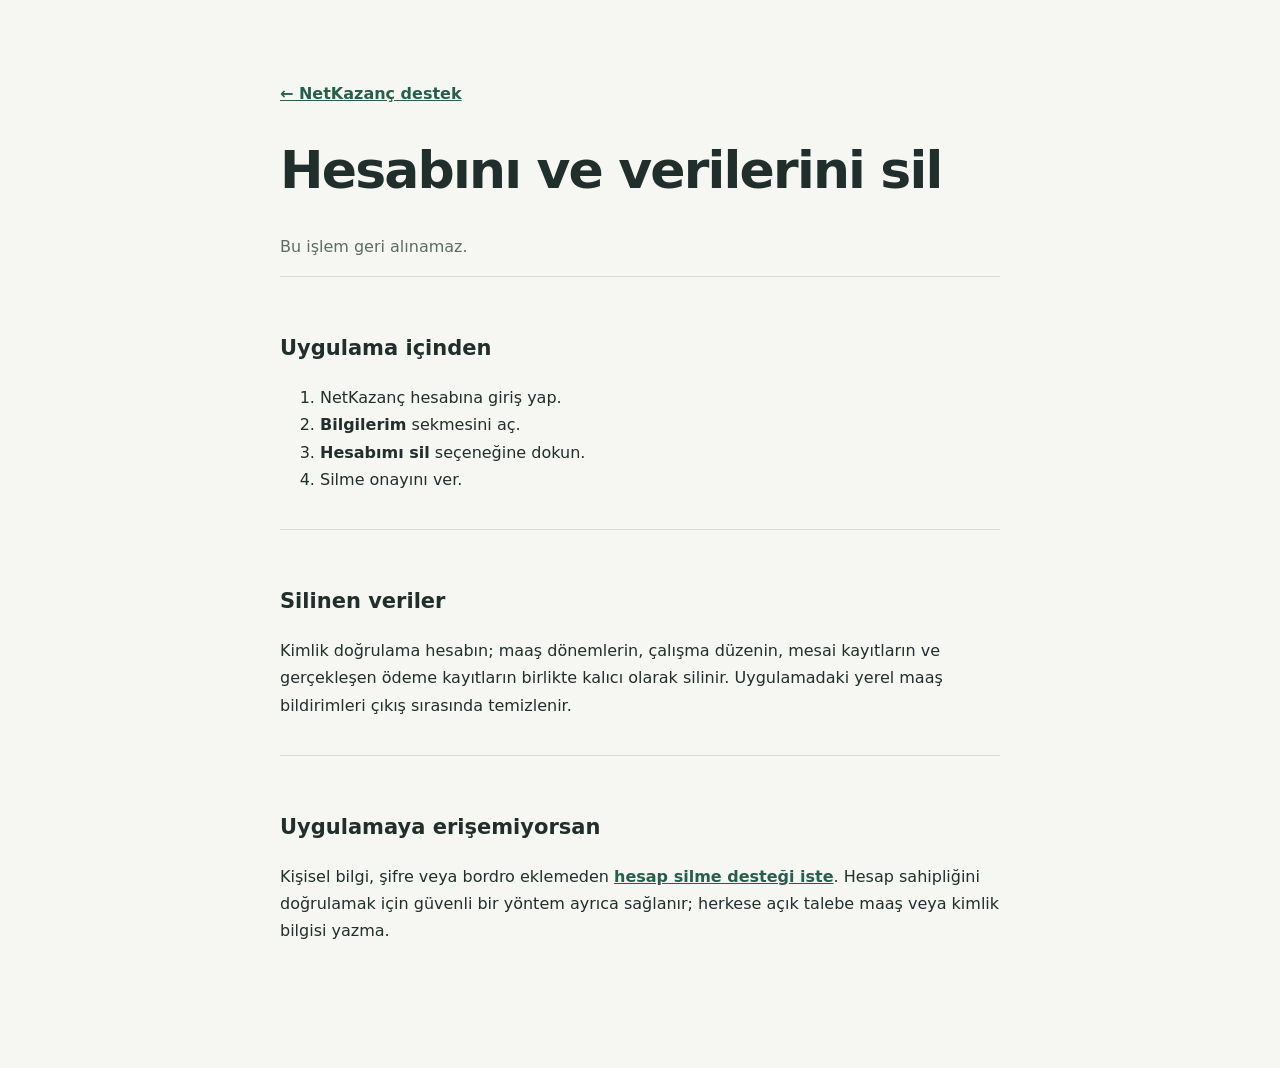
==== delete-account/index.html @ 94b834bb "Publish NetKazanc support and privacy pages" ====
<!doctype html>
<html lang="tr"><head><meta charset="utf-8"><meta name="viewport" content="width=device-width,initial-scale=1"><title>NetKazanç Hesap Silme</title>
<style>:root{--ink:#202e2c;--green:#285e4d;--paper:#f6f7f3;--line:#d7ddd8;--muted:#5d6b67}*{box-sizing:border-box}body{margin:0;background:var(--paper);color:var(--ink);font:16px/1.7 system-ui,-apple-system,"Segoe UI",sans-serif}main{width:min(720px,calc(100% - 40px));margin:auto;padding:64px 0 88px}h1{font-size:clamp(34px,7vw,52px);line-height:1.08;letter-spacing:-.035em}h2{margin-top:34px;font-size:21px}a{color:var(--green);font-weight:650}.step{border-top:1px solid var(--line);padding:20px 0}.muted{color:var(--muted)}</style></head>
<body><main><p><a href="../">← NetKazanç destek</a></p><h1>Hesabını ve verilerini sil</h1><p class="muted">Bu işlem geri alınamaz.</p>
<section class="step"><h2>Uygulama içinden</h2><ol><li>NetKazanç hesabına giriş yap.</li><li><strong>Bilgilerim</strong> sekmesini aç.</li><li><strong>Hesabımı sil</strong> seçeneğine dokun.</li><li>Silme onayını ver.</li></ol></section>
<section class="step"><h2>Silinen veriler</h2><p>Kimlik doğrulama hesabın; maaş dönemlerin, çalışma düzenin, mesai kayıtların ve gerçekleşen ödeme kayıtların birlikte kalıcı olarak silinir. Uygulamadaki yerel maaş bildirimleri çıkış sırasında temizlenir.</p></section>
<section class="step"><h2>Uygulamaya erişemiyorsan</h2><p>Kişisel bilgi, şifre veya bordro eklemeden <a href="https://github.com/yasin765418/netkazanc-destek/issues/new?title=Hesap%20silme%20deste%C4%9Fi">hesap silme desteği iste</a>. Hesap sahipliğini doğrulamak için güvenli bir yöntem ayrıca sağlanır; herkese açık talebe maaş veya kimlik bilgisi yazma.</p></section>
</main></body></html>
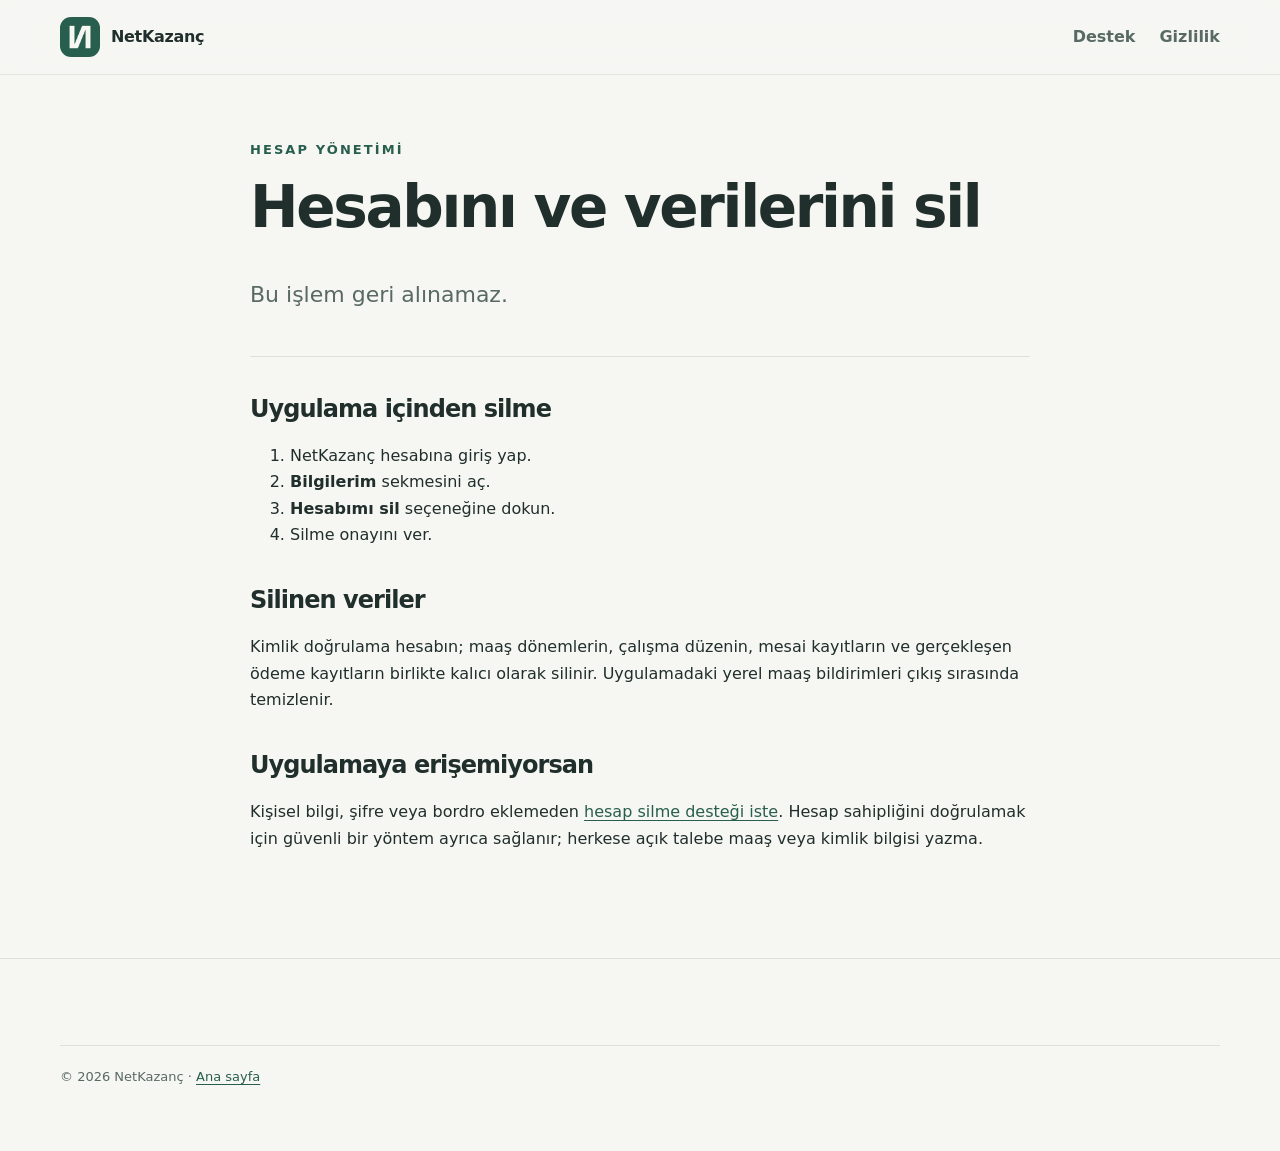
==== commit 617f7edc: "Build NetKazanc SEO product site" ====
--- a/delete-account/index.html
+++ b/delete-account/index.html
@@ -1,8 +1,19 @@
 <!doctype html>
-<html lang="tr"><head><meta charset="utf-8"><meta name="viewport" content="width=device-width,initial-scale=1"><title>NetKazanç Hesap Silme</title>
-<style>:root{--ink:#202e2c;--green:#285e4d;--paper:#f6f7f3;--line:#d7ddd8;--muted:#5d6b67}*{box-sizing:border-box}body{margin:0;background:var(--paper);color:var(--ink);font:16px/1.7 system-ui,-apple-system,"Segoe UI",sans-serif}main{width:min(720px,calc(100% - 40px));margin:auto;padding:64px 0 88px}h1{font-size:clamp(34px,7vw,52px);line-height:1.08;letter-spacing:-.035em}h2{margin-top:34px;font-size:21px}a{color:var(--green);font-weight:650}.step{border-top:1px solid var(--line);padding:20px 0}.muted{color:var(--muted)}</style></head>
-<body><main><p><a href="../">← NetKazanç destek</a></p><h1>Hesabını ve verilerini sil</h1><p class="muted">Bu işlem geri alınamaz.</p>
-<section class="step"><h2>Uygulama içinden</h2><ol><li>NetKazanç hesabına giriş yap.</li><li><strong>Bilgilerim</strong> sekmesini aç.</li><li><strong>Hesabımı sil</strong> seçeneğine dokun.</li><li>Silme onayını ver.</li></ol></section>
-<section class="step"><h2>Silinen veriler</h2><p>Kimlik doğrulama hesabın; maaş dönemlerin, çalışma düzenin, mesai kayıtların ve gerçekleşen ödeme kayıtların birlikte kalıcı olarak silinir. Uygulamadaki yerel maaş bildirimleri çıkış sırasında temizlenir.</p></section>
-<section class="step"><h2>Uygulamaya erişemiyorsan</h2><p>Kişisel bilgi, şifre veya bordro eklemeden <a href="https://github.com/yasin765418/netkazanc-destek/issues/new?title=Hesap%20silme%20deste%C4%9Fi">hesap silme desteği iste</a>. Hesap sahipliğini doğrulamak için güvenli bir yöntem ayrıca sağlanır; herkese açık talebe maaş veya kimlik bilgisi yazma.</p></section>
-</main></body></html>
+<html lang="tr">
+<head>
+  <meta charset="utf-8"><meta name="viewport" content="width=device-width,initial-scale=1">
+  <title>NetKazanç Hesap ve Veri Silme</title>
+  <meta name="description" content="NetKazanç hesabını ve bağlı maaş, mesai ve ödeme kayıtlarını uygulama içinden kalıcı olarak silme adımları.">
+  <link rel="canonical" href="https://yasin765418.github.io/netkazanc-destek/delete-account/">
+  <meta name="theme-color" content="#285e4d"><link rel="icon" href="../assets/images/app-icon.png"><link rel="stylesheet" href="../assets/site.css">
+</head>
+<body>
+  <a class="skip" href="#icerik">İçeriğe geç</a>
+  <header class="site-header"><nav class="nav wrap"><a class="brand" href="../"><img src="../assets/images/app-icon.png" alt="" width="40" height="40">NetKazanç</a><div class="nav-links" style="display:flex"><a href="../destek/">Destek</a><a href="../privacy/">Gizlilik</a></div></nav></header>
+  <main class="legal" id="icerik"><header><p class="eyebrow">Hesap yönetimi</p><h1>Hesabını ve verilerini sil</h1><p class="lead">Bu işlem geri alınamaz.</p></header>
+    <h2>Uygulama içinden silme</h2><ol><li>NetKazanç hesabına giriş yap.</li><li><strong>Bilgilerim</strong> sekmesini aç.</li><li><strong>Hesabımı sil</strong> seçeneğine dokun.</li><li>Silme onayını ver.</li></ol>
+    <h2>Silinen veriler</h2><p>Kimlik doğrulama hesabın; maaş dönemlerin, çalışma düzenin, mesai kayıtların ve gerçekleşen ödeme kayıtların birlikte kalıcı olarak silinir. Uygulamadaki yerel maaş bildirimleri çıkış sırasında temizlenir.</p>
+    <h2>Uygulamaya erişemiyorsan</h2><p>Kişisel bilgi, şifre veya bordro eklemeden <a href="https://github.com/yasin765418/netkazanc-destek/issues/new?title=Hesap%20silme%20deste%C4%9Fi">hesap silme desteği iste</a>. Hesap sahipliğini doğrulamak için güvenli bir yöntem ayrıca sağlanır; herkese açık talebe maaş veya kimlik bilgisi yazma.</p>
+  </main>
+  <footer class="site-footer"><div class="wrap"><p class="footer-note">© <span data-year>2026</span> NetKazanç · <a href="../">Ana sayfa</a></p></div></footer><script src="../assets/site.js" defer></script>
+</body></html>
--- a/assets/site.css
+++ b/assets/site.css
@@ -0,0 +1,207 @@
+:root {
+  color-scheme: light;
+  --ink: #202e2c;
+  --muted: #596963;
+  --accent: #285e4d;
+  --accent-strong: #17483a;
+  --canvas: #f6f7f3;
+  --paper: #ffffff;
+  --wash: #e8efe8;
+  --line: #dce2da;
+  --amber: #d79741;
+  --shadow: 0 24px 70px rgba(32, 46, 44, .10);
+  --radius: 22px;
+  --content: 1160px;
+}
+
+* { box-sizing: border-box; }
+html { scroll-behavior: smooth; }
+body {
+  margin: 0;
+  background: var(--canvas);
+  color: var(--ink);
+  font: 16px/1.65 "Segoe UI", system-ui, -apple-system, BlinkMacSystemFont, sans-serif;
+  -webkit-font-smoothing: antialiased;
+}
+img { display: block; max-width: 100%; height: auto; }
+a { color: var(--accent); text-underline-offset: 3px; }
+button, input, select { font: inherit; }
+button, .button { min-height: 48px; }
+:focus-visible { outline: 3px solid rgba(215, 151, 65, .65); outline-offset: 3px; }
+.wrap { width: min(var(--content), calc(100% - 40px)); margin-inline: auto; }
+.skip { position: fixed; left: 12px; top: -80px; z-index: 99; background: var(--ink); color: white; padding: 10px 14px; }
+.skip:focus { top: 12px; }
+
+.site-header {
+  position: sticky;
+  top: 0;
+  z-index: 20;
+  border-bottom: 1px solid rgba(220, 226, 218, .85);
+  background: rgba(246, 247, 243, .92);
+  backdrop-filter: blur(14px);
+}
+.nav { min-height: 74px; display: flex; align-items: center; justify-content: space-between; gap: 24px; }
+.brand { display: inline-flex; align-items: center; gap: 11px; color: var(--ink); font-weight: 760; text-decoration: none; letter-spacing: -.02em; }
+.brand img { width: 40px; height: 40px; border-radius: 11px; }
+.nav-links { display: flex; align-items: center; gap: 24px; }
+.nav-links a { color: var(--muted); font-weight: 650; text-decoration: none; }
+.nav-links a:hover { color: var(--accent); }
+.nav-toggle { display: none; border: 1px solid var(--line); background: var(--paper); border-radius: 12px; padding: 8px 12px; color: var(--ink); }
+
+h1, h2, h3 { margin-top: 0; line-height: 1.08; letter-spacing: -.04em; }
+h1 { font-size: clamp(46px, 7vw, 82px); font-weight: 710; }
+h2 { font-size: clamp(32px, 4vw, 50px); font-weight: 690; }
+h3 { font-size: 22px; font-weight: 680; letter-spacing: -.025em; }
+p { margin: 0 0 16px; }
+.eyebrow { margin-bottom: 16px; color: var(--accent); font-size: 13px; font-weight: 800; letter-spacing: .16em; text-transform: uppercase; }
+.lead { color: var(--muted); font-size: clamp(18px, 2.2vw, 22px); line-height: 1.55; }
+.fine { color: var(--muted); font-size: 13px; }
+.mono, .money, output { font-family: ui-monospace, "Cascadia Mono", "SFMono-Regular", Consolas, monospace; font-variant-numeric: tabular-nums; }
+
+.hero { padding: 86px 0 92px; overflow: hidden; }
+.hero-grid { display: grid; grid-template-columns: minmax(0, 1.08fr) minmax(360px, .92fr); gap: 80px; align-items: center; }
+.hero h1 { max-width: 780px; margin-bottom: 24px; }
+.hero .lead { max-width: 650px; }
+.actions { display: flex; flex-wrap: wrap; gap: 12px; margin-top: 30px; }
+.button { display: inline-flex; align-items: center; justify-content: center; gap: 9px; border: 1px solid var(--accent); border-radius: 13px; padding: 12px 18px; color: var(--accent); font-weight: 720; text-decoration: none; }
+.button.primary { background: var(--accent); color: white; }
+.button.primary:hover { background: var(--accent-strong); }
+.button.muted { border-color: var(--line); color: var(--muted); background: var(--paper); }
+.button[aria-disabled="true"] { cursor: default; opacity: .72; }
+.trust-row { display: flex; flex-wrap: wrap; gap: 10px 20px; margin-top: 24px; color: var(--muted); font-size: 14px; }
+.trust-row span::before { content: "✓"; margin-right: 7px; color: var(--accent); font-weight: 800; }
+
+.phone-stage { position: relative; min-height: 650px; display: grid; place-items: center; }
+.pay-slip { position: absolute; left: -34px; top: 44px; z-index: 2; width: 280px; padding: 22px; border: 1px solid #c7d5c8; border-radius: 18px; background: var(--wash); box-shadow: var(--shadow); transform: rotate(-3deg); }
+.pay-slip small { color: var(--accent); font-weight: 800; letter-spacing: .13em; }
+.pay-slip strong { display: block; margin: 12px 0 6px; color: var(--accent); font-size: 34px; line-height: 1; }
+.phone { width: 316px; padding: 10px; border: 1px solid #bac5bd; border-radius: 38px; background: #15201e; box-shadow: 0 34px 90px rgba(32, 46, 44, .20); transform: rotate(2.2deg); }
+.phone img { border-radius: 29px; }
+.pay-days { position: absolute; right: -8px; bottom: 74px; z-index: 3; display: grid; gap: 7px; width: 190px; padding: 18px; border: 1px solid var(--line); border-radius: 18px; background: var(--paper); box-shadow: var(--shadow); transform: rotate(2deg); }
+.pay-days b { font-size: 26px; }
+.pay-days span { color: var(--muted); font-size: 13px; }
+
+.section { padding: 92px 0; }
+.section.alt { border-block: 1px solid var(--line); background: var(--paper); }
+.section-head { display: grid; grid-template-columns: minmax(0, .85fr) minmax(320px, .65fr); gap: 60px; align-items: end; margin-bottom: 48px; }
+.section-head h2, .section-head p { margin-bottom: 0; }
+.feature-grid { display: grid; grid-template-columns: repeat(3, 1fr); gap: 18px; }
+.feature { min-height: 250px; padding: 28px; border: 1px solid var(--line); border-radius: var(--radius); background: var(--paper); }
+.feature .index { display: block; margin-bottom: 44px; color: var(--accent); font: 700 13px/1 ui-monospace, monospace; letter-spacing: .1em; }
+.feature p { color: var(--muted); }
+.feature.emphasis { background: var(--accent); color: white; border-color: var(--accent); }
+.feature.emphasis .index, .feature.emphasis p { color: #dfece5; }
+
+.story { display: grid; grid-template-columns: 1fr 1fr; gap: 70px; align-items: center; }
+.story-copy { max-width: 560px; }
+.story-list { padding: 0; margin: 30px 0 0; list-style: none; border-top: 1px solid var(--line); }
+.story-list li { display: grid; grid-template-columns: 36px 1fr; gap: 16px; padding: 19px 0; border-bottom: 1px solid var(--line); }
+.story-list b { color: var(--accent); font-family: ui-monospace, monospace; }
+.screen-stack { position: relative; min-height: 610px; }
+.screen-stack img { position: absolute; width: 270px; border: 1px solid var(--line); border-radius: 26px; box-shadow: var(--shadow); }
+.screen-stack img:first-child { left: 3%; top: 0; transform: rotate(-4deg); }
+.screen-stack img:last-child { right: 4%; bottom: 0; transform: rotate(4deg); }
+
+.tool-grid { display: grid; grid-template-columns: repeat(2, 1fr); gap: 18px; }
+.tool-card { display: flex; min-height: 210px; flex-direction: column; justify-content: space-between; padding: 26px; border: 1px solid var(--line); border-radius: var(--radius); background: var(--canvas); text-decoration: none; }
+.tool-card:hover { border-color: #a9bcae; transform: translateY(-2px); }
+.tool-card span { color: var(--muted); }
+.tool-card b { color: var(--ink); font-size: 24px; letter-spacing: -.03em; }
+.tool-card i { color: var(--accent); font-style: normal; font-weight: 760; }
+
+.security { display: grid; grid-template-columns: .8fr 1.2fr; gap: 70px; align-items: start; }
+.security-panel { padding: 30px; border-radius: var(--radius); background: var(--ink); color: white; }
+.security-panel p { color: #c7d4d0; }
+.security-panel dl { margin: 26px 0 0; }
+.security-panel div { display: flex; justify-content: space-between; gap: 20px; padding: 14px 0; border-top: 1px solid rgba(255,255,255,.14); }
+.security-panel dt { color: #aabcb6; }
+.security-panel dd { margin: 0; font-weight: 700; }
+
+.page-hero { padding: 72px 0 54px; }
+.page-hero h1 { max-width: 900px; font-size: clamp(42px, 6vw, 68px); margin-bottom: 20px; }
+.page-hero .lead { max-width: 760px; }
+.breadcrumbs { display: flex; flex-wrap: wrap; gap: 8px; margin-bottom: 32px; color: var(--muted); font-size: 14px; }
+.breadcrumbs a { color: var(--muted); }
+
+.calculator-layout { display: grid; grid-template-columns: minmax(0, 1fr) minmax(340px, .82fr); gap: 24px; align-items: start; margin-bottom: 60px; }
+.calculator, .result-card { padding: 28px; border: 1px solid var(--line); border-radius: var(--radius); background: var(--paper); }
+.result-card { position: sticky; top: 96px; background: var(--wash); }
+.fields { display: grid; grid-template-columns: 1fr 1fr; gap: 18px; }
+.field { display: grid; gap: 7px; }
+.field.full { grid-column: 1 / -1; }
+.field label, fieldset legend { color: var(--ink); font-weight: 680; }
+.field small { color: var(--muted); }
+input, select { width: 100%; min-height: 50px; border: 1px solid var(--line); border-radius: 12px; background: var(--canvas); color: var(--ink); padding: 10px 13px; }
+fieldset { border: 0; padding: 0; margin: 0; }
+.check-row { display: flex; flex-wrap: wrap; gap: 8px; margin-top: 9px; }
+.check-row label { position: relative; cursor: pointer; }
+.check-row input { position: absolute; opacity: 0; pointer-events: none; }
+.check-row span { display: grid; min-width: 52px; min-height: 44px; place-items: center; border: 1px solid var(--line); border-radius: 11px; background: var(--canvas); }
+.check-row input:checked + span { border-color: var(--accent); background: var(--accent); color: white; }
+.calc-action { margin-top: 22px; width: 100%; border: 0; border-radius: 12px; background: var(--accent); color: white; font-weight: 760; cursor: pointer; }
+.result-label { color: var(--accent); font-size: 12px; font-weight: 800; letter-spacing: .14em; text-transform: uppercase; }
+.result-main { display: block; margin: 14px 0 24px; color: var(--accent); font-size: clamp(34px, 5vw, 52px); font-weight: 760; letter-spacing: -.05em; line-height: 1; }
+.result-list { margin: 0; }
+.result-list div { display: flex; justify-content: space-between; gap: 20px; padding: 11px 0; border-top: 1px solid #c6d5c8; }
+.result-list dt { color: var(--muted); }
+.result-list dd { margin: 0; text-align: right; font-weight: 680; }
+.notice { margin-top: 20px; padding: 15px 17px; border-left: 3px solid var(--amber); background: #fff8ed; color: #65513a; font-size: 14px; }
+
+.article { width: min(780px, 100%); }
+.article h2 { margin-top: 54px; font-size: 34px; }
+.article h3 { margin-top: 34px; }
+.article p, .article li { color: #3d4b47; }
+.article table, .annual-table { width: 100%; border-collapse: collapse; margin: 24px 0; background: var(--paper); }
+.article th, .article td, .annual-table th, .annual-table td { padding: 13px 14px; border-bottom: 1px solid var(--line); text-align: left; }
+.article th, .annual-table th { color: var(--muted); font-size: 13px; }
+.table-wrap { overflow-x: auto; }
+.source-box { margin-top: 44px; padding: 24px; border: 1px solid var(--line); border-radius: 16px; background: var(--paper); }
+.source-box ul { margin-bottom: 0; }
+
+.legal { width: min(780px, calc(100% - 40px)); margin: 0 auto; padding: 64px 0 90px; }
+.legal h1 { font-size: clamp(38px, 6vw, 58px); }
+.legal h2 { margin-top: 40px; font-size: 24px; }
+.legal header { padding-bottom: 28px; border-bottom: 1px solid var(--line); }
+
+.site-footer { padding: 48px 0; border-top: 1px solid var(--line); }
+.footer-grid { display: grid; grid-template-columns: 1.1fr .9fr .9fr; gap: 40px; }
+.footer-grid h3 { font-size: 16px; letter-spacing: 0; }
+.footer-grid a { display: block; width: fit-content; margin: 8px 0; color: var(--muted); text-decoration: none; }
+.footer-note { margin-top: 38px; padding-top: 20px; border-top: 1px solid var(--line); color: var(--muted); font-size: 13px; }
+
+@media (max-width: 900px) {
+  .hero-grid, .story, .security, .calculator-layout { grid-template-columns: 1fr; }
+  .hero-grid { gap: 30px; }
+  .phone-stage { min-height: 610px; }
+  .section-head { grid-template-columns: 1fr; gap: 18px; }
+  .feature-grid { grid-template-columns: 1fr 1fr; }
+  .result-card { position: static; }
+}
+
+@media (max-width: 680px) {
+  .wrap { width: min(100% - 28px, var(--content)); }
+  .nav-toggle { display: inline-flex; align-items: center; }
+  .nav-links { position: absolute; inset: 74px 0 auto; display: none; flex-direction: column; align-items: stretch; gap: 0; padding: 10px 20px 20px; border-bottom: 1px solid var(--line); background: var(--canvas); }
+  .nav-links.open { display: flex; }
+  .nav-links a { padding: 12px; }
+  .hero { padding: 58px 0 60px; }
+  .hero h1 { font-size: 48px; }
+  .phone-stage { min-height: 535px; transform: scale(.9); margin-inline: -24px; }
+  .pay-slip { left: 0; top: 20px; width: 230px; }
+  .pay-slip strong { font-size: 28px; }
+  .phone { width: 270px; }
+  .pay-days { right: 0; bottom: 30px; width: 165px; }
+  .section { padding: 66px 0; }
+  .feature-grid, .tool-grid, .fields, .footer-grid { grid-template-columns: 1fr; }
+  .feature { min-height: 0; }
+  .feature .index { margin-bottom: 24px; }
+  .screen-stack { min-height: 520px; }
+  .screen-stack img { width: 225px; }
+  .calculator, .result-card { padding: 22px; }
+  .table-wrap { margin-inline: -14px; }
+}
+
+@media (prefers-reduced-motion: reduce) {
+  html { scroll-behavior: auto; }
+  *, *::before, *::after { transition-duration: .01ms !important; animation-duration: .01ms !important; }
+}
